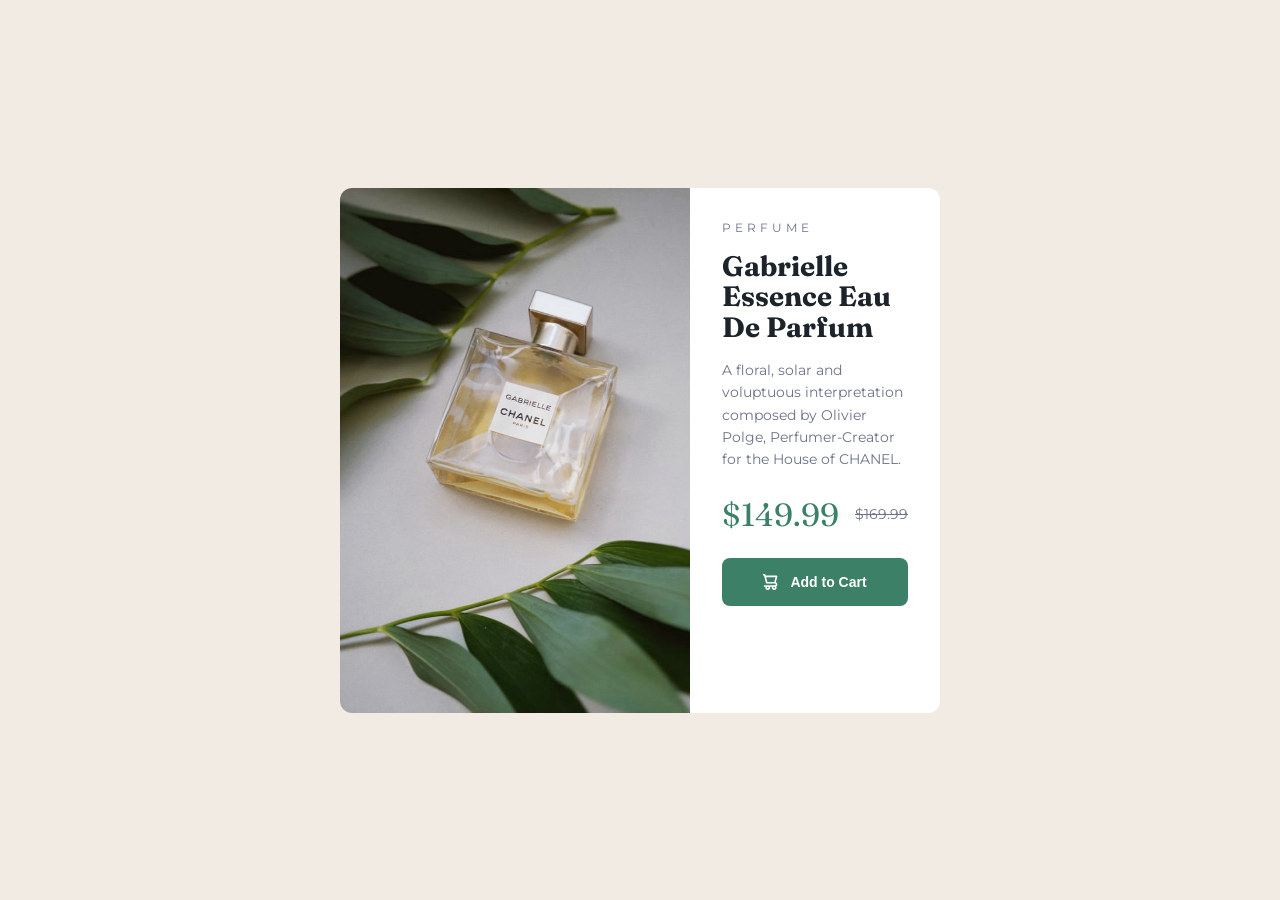
==== index.html @ ac473867 "first commit added page source files" ====
<!DOCTYPE html>
<html lang="en">
<head>
  <meta charset="UTF-8">
  <meta name="viewport" content="width=device-width, initial-scale=1.0">

  <link rel="icon" type="image/png" sizes="32x32" href="./images/favicon-32x32.png">
  <title>Product Preview Card Component</title>

  <link href="https://fonts.googleapis.com/css2?family=Montserrat:wght@500;700&family=Fraunces:wght@700&display=swap" rel="stylesheet">

  <style>
    * {
      margin: 0;
      padding: 0;
      box-sizing: border-box;
    }

    body {
      font-family: 'Montserrat', sans-serif;
      background: hsl(30, 38%, 92%);
      display: flex;
      justify-content: center;
      align-items: center;
      min-height: 100vh;
      padding: 20px;
    }

    .card {
      background: white;
      border-radius: 12px;
      overflow: hidden;
      max-width: 350px;
    }

    .product-img {
      width: 100%;
      display: block;
    }

    .content {
      padding: 24px;
    }

    .category {
      text-transform: uppercase;
      letter-spacing: 4px;
      font-size: 12px;
      color: hsl(228, 12%, 48%);
      margin-bottom: 16px;
    }

    h1 {
      font-family: 'Fraunces', serif;
      font-size: 28px;
      line-height: 1.1;
      margin-bottom: 16px;
      color: hsl(212, 21%, 14%);
    }

    .description {
      font-size: 14px;
      line-height: 1.6;
      color: hsl(228, 12%, 48%);
      margin-bottom: 24px;
    }

    .price-box {
      display: flex;
      align-items: center;
      gap: 16px;
      margin-bottom: 24px;
    }

    .price {
      font-family: 'Fraunces', serif;
      font-size: 32px;
      color: hsl(158, 36%, 37%);
    }

    .old-price {
      text-decoration: line-through;
      color: hsl(228, 12%, 48%);
      font-size: 14px;
    }

    button {
      width: 100%;
      background: hsl(158, 36%, 37%);
      color: white;
      border: none;
      padding: 16px;
      border-radius: 8px;
      font-size: 14px;
      font-weight: 700;
      cursor: pointer;
      display: flex;
      justify-content: center;
      align-items: center;
      gap: 12px;
      transition: background 0.2s ease;
    }

    button:hover {
      background: hsl(158, 36%, 25%);
    }

	@media (min-width: 700px) {
	  .card {
		display: flex;
		max-width: 600px;
	  }

	  .product-img {
		width: 100%;
		height: 100%;
		object-fit: cover;
	  }

	  .content {
		width: 50%;
		padding: 32px;
	  }
	}

    }
  </style>
</head>

<body>

  <div class="card">
    <picture>
      <source media="(min-width: 700px)" srcset="./images/image-product-desktop.jpg">
      <img src="./images/image-product-mobile.jpg" alt="Gabrielle perfume bottle" class="product-img">
    </picture>

    <div class="content">
      <p class="category">Perfume</p>

      <h1>Gabrielle Essence Eau De Parfum</h1>

      <p class="description">
        A floral, solar and voluptuous interpretation composed by Olivier Polge,
        Perfumer-Creator for the House of CHANEL.
      </p>

      <div class="price-box">
        <span class="price">$149.99</span>
        <span class="old-price">$169.99</span>
      </div>

      <button>
        <img src="./images/icon-cart.svg" alt="">
        Add to Cart
      </button>
    </div>
  </div>

</body>
</html>
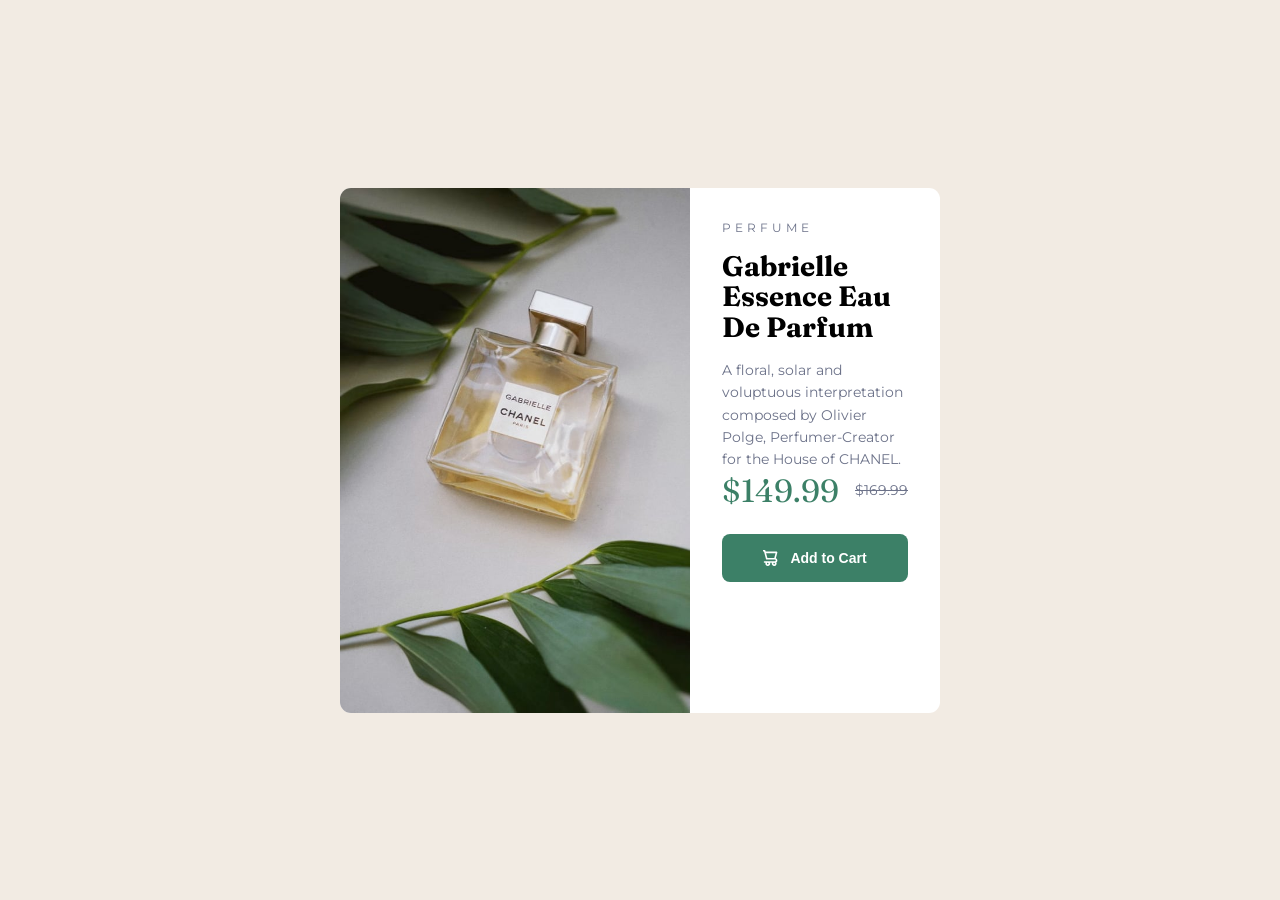
==== commit 42ae6aec: "Renamed index2.html to index.html marked the main solution naming it index.html" ====
--- a/index.html
+++ b/index.html
@@ -1,161 +1,45 @@
-<!DOCTYPE html>
-<html lang="en">
-<head>
-  <meta charset="UTF-8">
-  <meta name="viewport" content="width=device-width, initial-scale=1.0">
-
-  <link rel="icon" type="image/png" sizes="32x32" href="./images/favicon-32x32.png">
-  <title>Product Preview Card Component</title>
-
-  <link href="https://fonts.googleapis.com/css2?family=Montserrat:wght@500;700&family=Fraunces:wght@700&display=swap" rel="stylesheet">
-
-  <style>
-    * {
-      margin: 0;
-      padding: 0;
-      box-sizing: border-box;
-    }
-
-    body {
-      font-family: 'Montserrat', sans-serif;
-      background: hsl(30, 38%, 92%);
-      display: flex;
-      justify-content: center;
-      align-items: center;
-      min-height: 100vh;
-      padding: 20px;
-    }
-
-    .card {
-      background: white;
-      border-radius: 12px;
-      overflow: hidden;
-      max-width: 350px;
-    }
-
-    .product-img {
-      width: 100%;
-      display: block;
-    }
-
-    .content {
-      padding: 24px;
-    }
-
-    .category {
-      text-transform: uppercase;
-      letter-spacing: 4px;
-      font-size: 12px;
-      color: hsl(228, 12%, 48%);
-      margin-bottom: 16px;
-    }
-
-    h1 {
-      font-family: 'Fraunces', serif;
-      font-size: 28px;
-      line-height: 1.1;
-      margin-bottom: 16px;
-      color: hsl(212, 21%, 14%);
-    }
-
-    .description {
-      font-size: 14px;
-      line-height: 1.6;
-      color: hsl(228, 12%, 48%);
-      margin-bottom: 24px;
-    }
-
-    .price-box {
-      display: flex;
-      align-items: center;
-      gap: 16px;
-      margin-bottom: 24px;
-    }
-
-    .price {
-      font-family: 'Fraunces', serif;
-      font-size: 32px;
-      color: hsl(158, 36%, 37%);
-    }
-
-    .old-price {
-      text-decoration: line-through;
-      color: hsl(228, 12%, 48%);
-      font-size: 14px;
-    }
-
-    button {
-      width: 100%;
-      background: hsl(158, 36%, 37%);
-      color: white;
-      border: none;
-      padding: 16px;
-      border-radius: 8px;
-      font-size: 14px;
-      font-weight: 700;
-      cursor: pointer;
-      display: flex;
-      justify-content: center;
-      align-items: center;
-      gap: 12px;
-      transition: background 0.2s ease;
-    }
-
-    button:hover {
-      background: hsl(158, 36%, 25%);
-    }
-
-	@media (min-width: 700px) {
-	  .card {
-		display: flex;
-		max-width: 600px;
-	  }
-
-	  .product-img {
-		width: 100%;
-		height: 100%;
-		object-fit: cover;
-	  }
-
-	  .content {
-		width: 50%;
-		padding: 32px;
-	  }
-	}
-
-    }
-  </style>
-</head>
-
-<body>
-
-  <div class="card">
-    <picture>
-      <source media="(min-width: 700px)" srcset="./images/image-product-desktop.jpg">
-      <img src="./images/image-product-mobile.jpg" alt="Gabrielle perfume bottle" class="product-img">
-    </picture>
-
-    <div class="content">
-      <p class="category">Perfume</p>
-
-      <h1>Gabrielle Essence Eau De Parfum</h1>
-
-      <p class="description">
-        A floral, solar and voluptuous interpretation composed by Olivier Polge,
-        Perfumer-Creator for the House of CHANEL.
-      </p>
-
-      <div class="price-box">
-        <span class="price">$149.99</span>
-        <span class="old-price">$169.99</span>
-      </div>
-
-      <button>
-        <img src="./images/icon-cart.svg" alt="">
-        Add to Cart
-      </button>
-    </div>
-  </div>
-
-</body>
-</html>
+<!DOCTYPE html>
+<html lang="en">
+<head>
+	<meta charset="UTF-8">
+	<meta name="viewport" content="width=device-width, initial-scale=1.0">
+	<link rel="stylesheet" href="style.css">
+	<link rel="icon" type="image/png" sizes="32x32" href="./images/favicon-32x32.png">
+	<link rel="preconnect" href="https://fonts.googleapis.com">
+<link rel="preconnect" href="https://fonts.gstatic.com" crossorigin>
+<link href="https://fonts.googleapis.com/css2?family=Fraunces:ital,opsz,wght@0,9..144,100..900;1,9..144,100..900&family=Montserrat:ital,wght@0,100..900;1,100..900&display=swap" rel="stylesheet">
+	<title>Product Preview Card Component</title>
+</head>
+
+<body>
+
+	<div class="card">
+		<picture>
+			<source media="(min-width: 700px)" srcset="./images/image-product-desktop.jpg">
+			<img src="./images/image-product-mobile.jpg" alt="Gabrielle perfume bottle" class="product-img">
+		</picture>
+
+		<div class="content">
+			<p class="category">Perfume</p>
+		
+			<h1>Gabrielle Essence Eau De Parfum</h1>
+
+			<p class="description">
+				A floral, solar and voluptuous interpretation composed by Olivier Polge,
+				Perfumer-Creator for the House of CHANEL.
+			</p>
+
+			<div class="price-box">
+				<span class="price">$149.99</span>
+				<span class="old-price">$169.99</span>
+			</div>
+
+			<button>
+				<img src="./images/icon-cart.svg" alt="">
+				Add to Cart
+			</button>
+		</div>
+	</div>
+
+</body>
+</html>
--- a/style.css
+++ b/style.css
@@ -0,0 +1,127 @@
+*{
+	margin:0;
+	padding:0;
+	box-sizing: border-box;
+}
+
+.montserrat-<monserrat> {
+  font-family: "Montserrat", sans-serif;
+  font-optical-sizing: auto;
+  font-weight: <weight>;
+  font-style: normal;
+}
+
+.fraunces-<fraunces> {
+  font-family: "Fraunces", serif;
+  font-optical-sizing: auto;
+  font-weight: <weight>;
+  font-style: normal;
+  font-variation-settings:
+    "SOFT" 0,
+    "WONK" 0;
+}
+
+body{
+	font-family: 'Montserrat', sans-serif;
+	background: hsl(30, 38%, 92%);
+	display: flex;
+	justify-content: center;
+	align-items:center;
+	min-height: 100vh;
+	padding: 20px;
+}
+
+.card{
+	background: white;
+	border-radius: 11px;
+	overflow: hidden;
+	max-width: 350px;
+}
+
+.product-img{
+	width: 100%;
+	display: block;
+}
+
+.content{
+	padding: 20px;
+}
+
+.category{
+	text-transform: uppercase;
+	letter-spacing: 4px;
+	font-size: 12px;
+	color: hsl(228, 12%, 48%);
+	margin-bottom: 16px;
+}
+
+h1{
+	font-family: 'Fraunces', serif;
+	font-size: 28px;
+	line-height: 1.1;
+	margin-bottom: 16px;
+}
+
+.description{
+	font-size: 14px;
+	line-height: 1.6;
+	color: hsl(228, 12%, 48%);
+}
+
+.price-box{
+	display: flex;
+	align-items: center;
+	gap: 16px;
+	margin-bottom: 24px;
+}
+
+.price{
+	font-family: 'Fraunces', serif;
+	font-size: 32px;
+	color: hsl(158, 36%, 37%);
+}
+
+.old-price{
+	text-decoration: line-through;
+	color: hsl(228, 12%, 48%);
+	font-size: 14px;
+}
+
+button{
+	width:100%;
+	background: hsl(158, 36%, 37%);
+	color: white;
+	border: none;
+	padding: 16px;
+	border-radius: 8px;
+	font-size: 14px;
+	font-weight: 700;
+	cursor: pointer;
+	display: flex;
+	justify-content: center;
+	align-items: center;
+	gap: 12px;
+	transition: background 0.2s ease;
+}
+
+button:hover{
+	background: hsl(158, 42%, 18%);
+}
+
+@media (min-width: 700px){
+	.card{
+		display: flex;
+		max-width: 600px;
+	}
+	
+	.product-img{
+		width: 100%;
+		height: 100%;
+		object-fit: cover;
+	}
+	
+	.content{
+		width: 50%;
+		padding:32px;
+	}
+}
